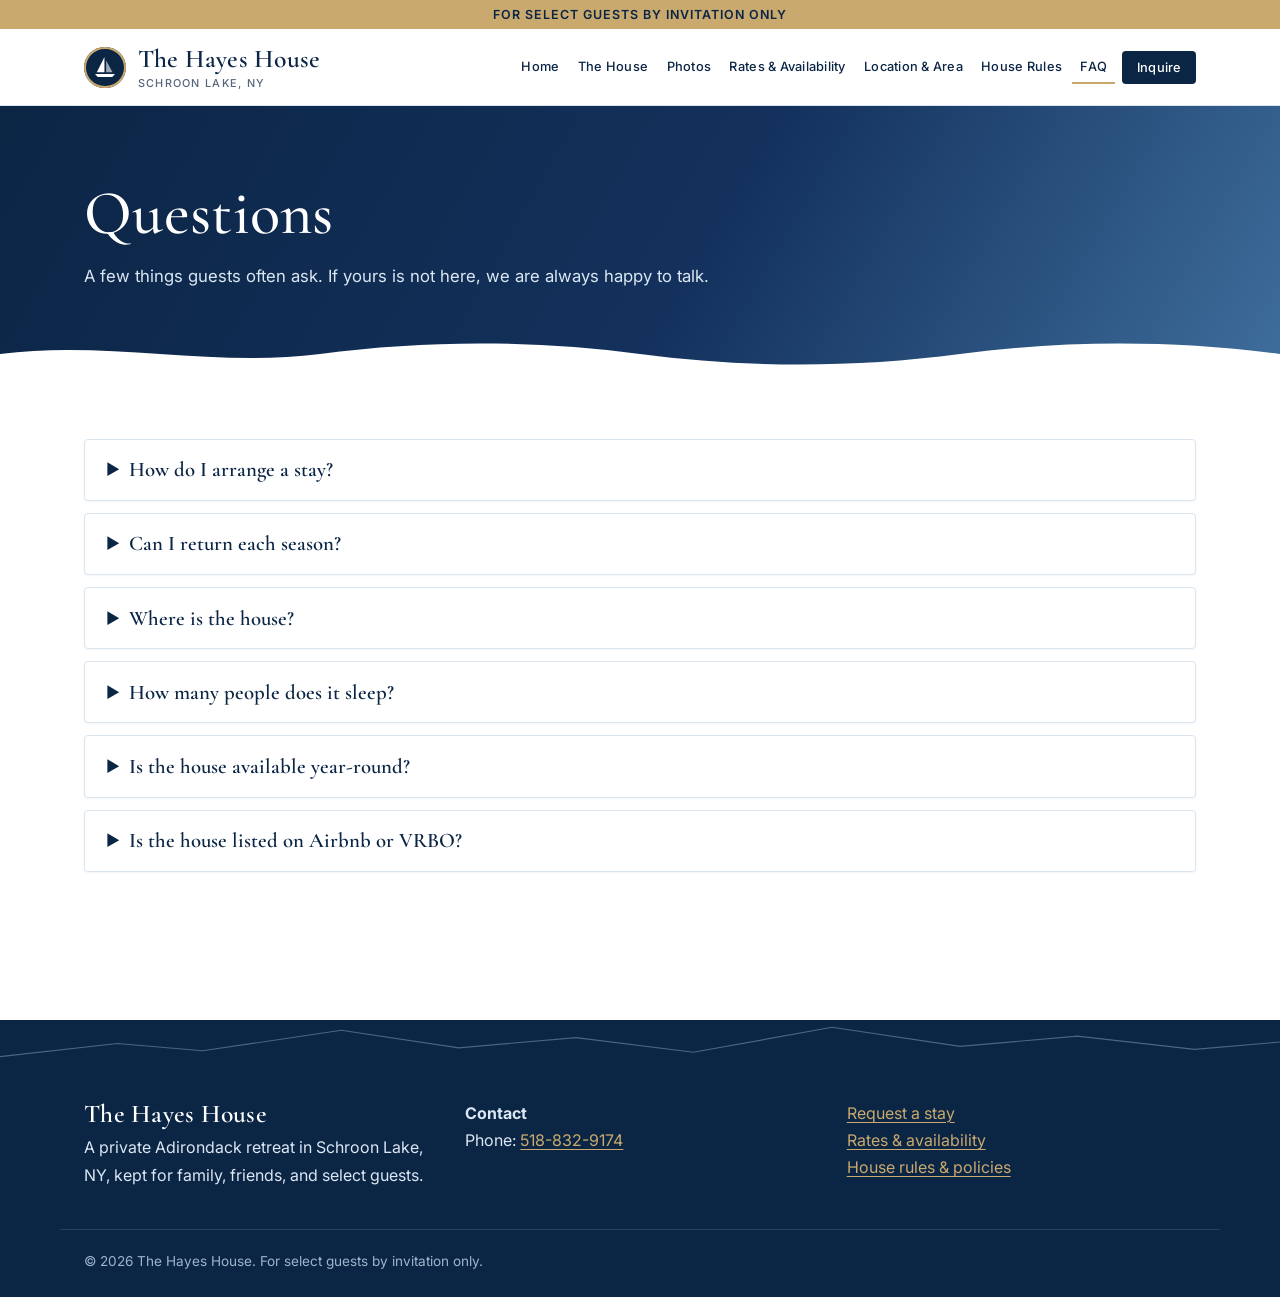
==== faq.html @ 27f4829c "House-only copy: remove lake wording and lake photos; front-of-house hero; one neutral town line" ====
<!doctype html>
<html lang="en">
<head>
  <meta charset="utf-8">
  <meta name="viewport" content="width=device-width, initial-scale=1">
  <title>FAQ | The Hayes House</title>
  <meta name="description" content="Frequently asked questions about renting The Hayes House.">
  <meta name="robots" content="noindex"> <!-- DRAFT: remove this line at launch -->
  <link rel="preconnect" href="https://fonts.googleapis.com">
  <link rel="preconnect" href="https://fonts.gstatic.com" crossorigin>
  <link rel="stylesheet" href="https://fonts.googleapis.com/css2?family=Cormorant+Garamond:wght@500;600;700&amp;family=Inter:wght@400;500;600&amp;display=swap"> <!-- optional web fonts; system fallbacks are used offline -->
  <link rel="stylesheet" href="css/style.css">
  <link rel="icon" href="images/favicon.svg" type="image/svg+xml">
  <script src="js/main.js" defer></script>
</head>
<body>
  <a class="skip" href="#main">Skip to content</a>
  <div class="draft-banner" role="note">For select guests by invitation only</div>
  <header class="site-header">
    <div class="wrap header-inner">
      <a href="index.html" class="logo">
        <span class="logo-mark" aria-hidden="true"><svg viewBox="0 0 48 48" width="28" height="28" focusable="false"><path d="M23 7 V33 H10 Z" fill="currentColor"/><path d="M26 13 V33 H37 Z" fill="currentColor" opacity=".6"/><path d="M7 36 H41 L36.5 41 H11.5 Z" fill="currentColor"/></svg></span>
        <span><span class="logo-name" data-site="name">The Hayes House</span><span class="logo-sub">Schroon Lake, NY</span></span>
      </a>
      <button class="nav-toggle" type="button" aria-expanded="false" aria-controls="site-nav">Menu</button>
      <nav class="site-nav" id="site-nav" aria-label="Main">
        <ul>
          <li><a href="index.html">Home</a></li>
          <li><a href="house.html">The House</a></li>
          <li><a href="gallery.html">Photos</a></li>
          <li><a href="rates.html">Rates &amp; Availability</a></li>
          <li><a href="location.html">Location &amp; Area</a></li>
          <li><a href="rules.html">House Rules</a></li>
          <li><a href="faq.html">FAQ</a></li>
          <li><a href="inquire.html" class="nav-cta">Inquire</a></li>
        </ul>
      </nav>
    </div>
  </header>

  <main id="main">
    <section class="page-hero">
      <div class="wrap">
        <h1>Questions</h1>
        <p>A few things guests often ask. If yours is not here, we are always happy to talk.</p>
      </div>
    </section>
    <section class="section">
      <div class="wrap">
        <details class="faq"><summary>How do I arrange a stay?</summary><p>Send us a note with your dates, and we will personally confirm availability, rates, and next steps.</p></details>
        <details class="faq"><summary>Can I return each season?</summary><p>We would love that. Returning guests hold a special place here, and we are glad to keep the same dates for you next year. Stays are seasonal only, with a 31-day minimum and a preference for guests who return year after year.</p></details>
        <details class="faq"><summary>Where is the house?</summary><p>The house is in Schroon Lake, NY, in the Adirondacks. See <a href="location.html">Location &amp; Area</a>.</p></details>
        <details class="faq"><summary>How many people does it sleep?</summary><p>Sleeps 8.</p></details>
        <details class="faq"><summary>Is the house available year-round?</summary><p>The house is offered by the season, and our family spends part of each year there. See <a href="rates.html">Rates &amp; Availability</a> for open and blocked periods.</p></details>
        <details class="faq"><summary>Is the house listed on Airbnb or VRBO?</summary><p>No. Stays are arranged personally with our family.</p></details>
      </div>
    </section>
  </main>

  <footer class="site-footer">
    <svg class="ridge" viewBox="0 0 1200 60" preserveAspectRatio="none" aria-hidden="true" focusable="false"><path d="M0 50 L110 32 L190 42 L320 14 L430 38 L540 24 L650 44 L780 10 L900 36 L1010 22 L1120 40 L1200 30" fill="none" stroke="currentColor" stroke-width="1.5"/></svg>
    <div class="wrap footer-grid">
      <div>
        <p><span class="logo-name" data-site="name">The Hayes House</span>
        A private Adirondack retreat in Schroon Lake, NY, kept for family, friends, and select guests.</p>
      </div>
      <div>
        <p><strong>Contact</strong><br>
        Phone: <a href="tel:+15188329174">518-832-9174</a></p>
      </div>
      <div>
        <p><a href="inquire.html">Request a stay</a><br>
        <a href="rates.html">Rates &amp; availability</a><br>
        <a href="rules.html">House rules &amp; policies</a></p>
      </div>
    </div>
    <p class="wrap small">© <span data-year>2026</span> <span data-site="name">The Hayes House</span>. For select guests by invitation only.</p>
  </footer>
</body>
</html>
---- css/style.css ----
/* The Hayes House: shared styles (coastal / nautical theme). Edit colors in :root. */
:root {
  --navy: #0b2545;        /* deep navy */
  --navy-2: #13315c;
  --steel: #3e6d9c;       /* ocean / steel blue */
  --sky: #8fb3d9;
  --mist: #eef4fa;        /* pale blue tint */
  --white: #ffffff;
  --brass: #c9a96e;       /* restrained brass/sand accent */
  --brass-dark: #a8874d;
  --ink: #142235;
  --muted: #55667a;
  --line: #dbe5ef;
  --radius: 4px;
  --shadow: 0 1px 2px rgba(11,37,69,.06), 0 8px 24px rgba(11,37,69,.07);
  --max: 1160px;
  --serif: "Cormorant Garamond", "Playfair Display", "Iowan Old Style", "Palatino Linotype", Palatino, Georgia, serif;
  --sans: "Inter", -apple-system, BlinkMacSystemFont, "Segoe UI", Roboto, "Helvetica Neue", Arial, sans-serif;
}
* { box-sizing: border-box; }
html { scroll-behavior: smooth; }
body { margin: 0; color: var(--ink); background: var(--white); font: 400 1rem/1.7 var(--sans); -webkit-font-smoothing: antialiased; }
h1, h2, h3 { font-family: var(--serif); font-weight: 600; line-height: 1.15; color: var(--navy); letter-spacing: .005em; }
h1 { font-size: clamp(2.4rem, 6vw, 3.9rem); margin: 0 0 .75rem; }
h2 { font-size: clamp(1.8rem, 3.6vw, 2.5rem); margin: 3rem 0 1rem; }
h2::after { content: ""; display: block; width: 48px; height: 2px; background: var(--brass); margin-top: .6rem; }
h3 { font-size: 1.45rem; margin: 0 0 .5rem; }
p { margin: 0 0 1rem; }
a { color: var(--steel); text-underline-offset: 3px; }
a:hover { color: var(--navy); }
a:focus-visible, button:focus-visible, input:focus-visible, select:focus-visible, textarea:focus-visible, summary:focus-visible {
  outline: 2px solid var(--brass); outline-offset: 3px;
}
img { max-width: 100%; height: auto; display: block; }
.wrap { max-width: var(--max); margin: 0 auto; padding: 0 1.5rem; }
.section { padding: 4.5rem 0; }
.section > .wrap > h2:first-child { margin-top: 0; }
.section.alt { background: var(--mist); }
.lead { font-size: 1.15rem; color: var(--muted); max-width: 46rem; }
.small { font-size: .85rem; color: var(--muted); }

.skip { position: absolute; left: -999px; top: 0; background: #fff; padding: .5rem 1rem; z-index: 100; }
.skip:focus { left: 1rem; }

/* Placeholder callouts, intentionally obvious */
.ph { display: inline; background: #fff7e6; color: #5a4214; border: 1px solid #e3c98f; border-left: 4px solid var(--brass-dark);
  padding: .1rem .5rem; border-radius: 2px; font: 500 .9em/1.6 var(--sans); box-decoration-break: clone; -webkit-box-decoration-break: clone; }
.ph::before { content: "PLACEHOLDER · "; font-weight: 700; letter-spacing: .06em; font-size: .85em; color: #8a5a00; }
.ph.confirm { background: #eaf2fb; border-color: #a9c4e2; border-left-color: var(--steel); color: var(--navy); }
.ph.confirm::before { content: "WORDING TO CONFIRM · "; color: var(--steel); }
.draft-banner { background: var(--brass); color: var(--navy); text-align: center; font: 600 .78rem var(--sans); letter-spacing: .08em; text-transform: uppercase; padding: .45rem 1rem; }

/* Header */
.site-header { background: rgba(255,255,255,.96); backdrop-filter: blur(6px); border-bottom: 1px solid var(--line); position: sticky; top: 0; z-index: 50; }
.header-inner { position: relative; display: flex; align-items: center; justify-content: space-between; gap: 1rem; min-height: 4.75rem; }
.logo { display: flex; align-items: center; gap: .75rem; color: var(--navy); text-decoration: none; }
.logo:hover { color: var(--navy); }
.logo-mark { width: 2.6rem; height: 2.6rem; border-radius: 50%; background: var(--navy); color: var(--white); display: grid; place-items: center; box-shadow: inset 0 0 0 2px var(--brass); }
.logo-name { font: 600 1.6rem/1.1 var(--serif); letter-spacing: .01em; display: block; }
.logo-sub { font: 500 .68rem var(--sans); letter-spacing: .12em; text-transform: uppercase; color: var(--muted); display: block; margin-top: .15rem; }
.nav-toggle { display: none; background: transparent; border: 1px solid var(--navy); color: var(--navy); border-radius: var(--radius); padding: .45rem .9rem; font: 600 .8rem var(--sans); letter-spacing: .1em; text-transform: uppercase; cursor: pointer; }
.site-nav ul { list-style: none; display: flex; flex-wrap: nowrap; align-items: center; gap: .15rem; margin: 0; padding: 0; }
.site-nav a { color: var(--navy); text-decoration: none; padding: .5rem .5rem; font: 500 .8rem var(--sans); letter-spacing: .02em; white-space: nowrap; display: block; border-bottom: 2px solid transparent; }
.site-nav a:hover { color: var(--steel); }
.site-nav a[aria-current="page"] { border-bottom-color: var(--brass); }
.site-nav a.nav-cta { background: var(--navy); color: var(--white); border-radius: var(--radius); padding: .55rem .9rem; margin-left: .3rem; border-bottom: 0; }
.site-nav a.nav-cta:hover { background: var(--steel); color: var(--white); }
@media (max-width: 1180px) {
  .nav-toggle { display: block; }
  .site-nav { display: none; position: absolute; left: 0; right: 0; top: 100%; background: var(--white); border-bottom: 1px solid var(--line); box-shadow: var(--shadow); padding: .75rem 1.5rem 1.25rem; }
  .site-nav.open { display: block; }
  .site-nav ul { flex-direction: column; align-items: stretch; flex-wrap: wrap; }
  .site-nav a.nav-cta { margin: .5rem 0 0; text-align: center; }
}

/* Hero */
.hero { color: var(--white); padding: 22rem 0 2.5rem; position: relative; display: flex; align-items: flex-end;
  background: linear-gradient(to top, rgba(11,37,69,.45) 0%, rgba(11,37,69,0) 45%), url("../images/front-of-house.jpg") 50% 45%/cover no-repeat; }
.hero .wrap { width: 100%; }
.hero-panel { display: inline-block; max-width: 25rem; background: rgba(11,37,69,.6); padding: .9rem 1.2rem 1rem; border-radius: var(--radius); }
.hero h1 { color: var(--white); font-weight: 500; font-size: clamp(1.8rem, 4vw, 2.5rem); margin: 0 0 .4rem; }
.hero p { font-size: .98rem; max-width: 28rem; color: #e6eef7; margin: 0 0 .4rem; }
.hero .btn-row { margin-top: .7rem; gap: .6rem; }
.hero .btn { padding: .6rem 1rem; font-size: .72rem; }
@media (max-width: 700px) { .hero { background-image: linear-gradient(to top, rgba(11,37,69,.45) 0%, rgba(11,37,69,0) 45%), url("../images/front-of-house-1000.jpg"); } }
@media (max-width: 600px) { .hero { padding-top: 17rem; background-color: var(--navy); background-size: 100% 100%, 150% auto; background-position: center, 42% top; } .hero-panel { display: block; padding: .9rem 1rem; } }
.hero .small { color: #e6eef7; }
.page-hero { background: linear-gradient(120deg, var(--navy) 0%, var(--navy-2) 55%, var(--steel) 100%); color: var(--white); padding: 4.5rem 0 4.75rem; position: relative; }
.page-hero h1 { color: var(--white); font-weight: 500; }
.page-hero p { margin: 0; color: #dbe7f3; max-width: 44rem; font-size: 1.05rem; }
/* wave divider under page heroes */
.hero::after, .page-hero::after { content: ""; position: absolute; left: 0; right: 0; bottom: -1px; height: 28px;
  background: url("data:image/svg+xml,%3Csvg xmlns='http://www.w3.org/2000/svg' viewBox='0 0 1200 28' preserveAspectRatio='none'%3E%3Cpath d='M0 14 C100 0 200 28 300 14 S500 0 600 14 S800 28 900 14 S1100 0 1200 14 V28 H0 Z' fill='%23ffffff'/%3E%3C/svg%3E") center/100% 100% no-repeat; }

/* Buttons */
.btn { display: inline-block; background: var(--navy); color: var(--white); text-decoration: none; padding: .9rem 1.6rem; border-radius: var(--radius); font: 600 .82rem var(--sans); letter-spacing: .1em; text-transform: uppercase; border: 1px solid var(--navy); cursor: pointer; transition: background .2s, color .2s; }
.btn:hover { background: var(--steel); border-color: var(--steel); color: var(--white); }
.hero .btn { background: var(--brass); border-color: var(--brass); color: var(--navy); }
.hero .btn:hover { background: var(--white); border-color: var(--white); }
.btn.secondary, .hero .btn.secondary { background: transparent; border-color: currentColor; color: inherit; }
.btn.secondary:hover { background: var(--navy); color: var(--white); }
.hero .btn.secondary:hover { background: var(--white); color: var(--navy); }
.btn-row { display: flex; flex-wrap: wrap; gap: .9rem; margin-top: 2rem; }

/* Cards & grids */
.grid { display: grid; gap: 1.5rem; grid-template-columns: repeat(auto-fit, minmax(240px, 1fr)); }
.card { background: var(--white); border: 1px solid var(--line); border-top: 3px solid var(--navy); border-radius: var(--radius); padding: 1.75rem 1.5rem; box-shadow: var(--shadow); }
.card.steel { border-top-color: var(--steel); }
.card.wood { border-top-color: var(--brass); }

/* Gallery */
.gallery { display: grid; gap: 1.25rem; grid-template-columns: repeat(auto-fill, minmax(240px, 1fr)); }
.gallery figure { margin: 0; background: var(--white); border-radius: var(--radius); overflow: hidden; border: 1px solid var(--line); box-shadow: var(--shadow); }
.gallery img { aspect-ratio: 4/3; object-fit: cover; width: 100%; }
.gallery figcaption { padding: .75rem 1rem; font: 500 .9rem var(--sans); color: var(--navy); }

/* Photos */
.feature-photo { margin: 1.5rem 0 2rem; border-radius: var(--radius); overflow: hidden; border: 1px solid var(--line); box-shadow: var(--shadow); background: var(--white); }
.feature-photo img { width: 100%; aspect-ratio: 16/9; object-fit: cover; object-position: 50% 35%; }
.feature-photo figcaption, .photo-pair figcaption { padding: .75rem 1rem; font: 500 .9rem var(--sans); color: var(--navy); }
.photo-pair { display: grid; gap: 1.25rem; grid-template-columns: repeat(auto-fit, minmax(260px, 1fr)); margin: 1.5rem 0 2rem; }
.photo-pair figure { margin: 0; background: var(--white); border-radius: var(--radius); overflow: hidden; border: 1px solid var(--line); box-shadow: var(--shadow); }
.photo-pair img { width: 100%; aspect-ratio: 4/3; object-fit: cover; }

/* Tables */
.table-wrap { overflow-x: auto; box-shadow: var(--shadow); border-radius: var(--radius); }
table { border-collapse: collapse; width: 100%; background: var(--white); }
caption { text-align: left; font: 600 .8rem var(--sans); letter-spacing: .08em; text-transform: uppercase; color: var(--muted); padding: 0 0 .75rem; background: var(--white); }
th, td { padding: .9rem 1.1rem; border-bottom: 1px solid var(--line); text-align: left; vertical-align: top; }
thead th { background: var(--navy); color: var(--white); font: 600 .78rem var(--sans); letter-spacing: .08em; text-transform: uppercase; }
tbody th { font-weight: 600; color: var(--navy); width: 32%; background: #f8fbfe; }
tr.blocked td { background: var(--mist); }

/* Calendar placeholder */
.embed-ph { border: 1px solid #a9c4e2; border-left: 4px solid var(--steel); border-radius: var(--radius); background: var(--mist); padding: 2.75rem 1.5rem; text-align: center; color: var(--navy); }

/* FAQ */
details.faq { background: var(--white); border: 1px solid var(--line); border-radius: var(--radius); padding: 1.1rem 1.4rem; margin-bottom: .75rem; box-shadow: 0 1px 2px rgba(11,37,69,.05); }
details.faq[open] { border-left: 3px solid var(--brass); }
details.faq summary { cursor: pointer; font: 600 1.3rem var(--serif); color: var(--navy); }
details.faq p { margin: .75rem 0 0; }

/* Forms */
form.inquiry { display: grid; gap: 1.1rem; background: var(--white); padding: 2rem; border-radius: var(--radius); border: 1px solid var(--line); box-shadow: var(--shadow); max-width: 42rem; }
.form-row { display: grid; gap: 1.1rem; grid-template-columns: repeat(auto-fit, minmax(180px, 1fr)); }
label { font: 600 .78rem var(--sans); letter-spacing: .08em; text-transform: uppercase; color: var(--navy); display: block; margin-bottom: .35rem; }
input, select, textarea { width: 100%; padding: .75rem .85rem; border: 1px solid #c3d2e1; border-radius: var(--radius); font: 1rem var(--sans); background: #fbfdff; color: var(--ink); }
input:focus, select:focus, textarea:focus { border-color: var(--steel); }
.form-note { background: #fff7e6; border: 1px solid #e3c98f; border-left: 4px solid var(--brass-dark); color: #5a4214; padding: .85rem 1rem; border-radius: 2px; font-size: .92rem; margin: 0; }
#form-status { font-weight: 600; color: var(--navy); }

ul.checks { padding-left: 1.2rem; }
ul.checks li { margin: .4rem 0; }
ul.checks li::marker { color: var(--brass-dark); }

/* Footer */
.site-footer { background: var(--navy); color: #dbe7f3; padding: 0 0 1.5rem; margin-top: 4rem; }
.site-footer .ridge { display: block; width: 100%; height: 44px; color: var(--sky); opacity: .45; margin-bottom: 2.25rem; }
.site-footer a { color: var(--brass); }
.site-footer a:hover { color: var(--white); }
.site-footer .logo-name { color: var(--white); margin-bottom: .4rem; }
.site-footer .small { color: #9fb4cb; border-top: 1px solid rgba(255,255,255,.12); padding-top: 1.25rem; margin-top: 1.5rem; }
.footer-grid { display: grid; gap: 2rem; grid-template-columns: repeat(auto-fit, minmax(220px, 1fr)); }

@media (prefers-reduced-motion: reduce) { html { scroll-behavior: auto; } .btn { transition: none; } }
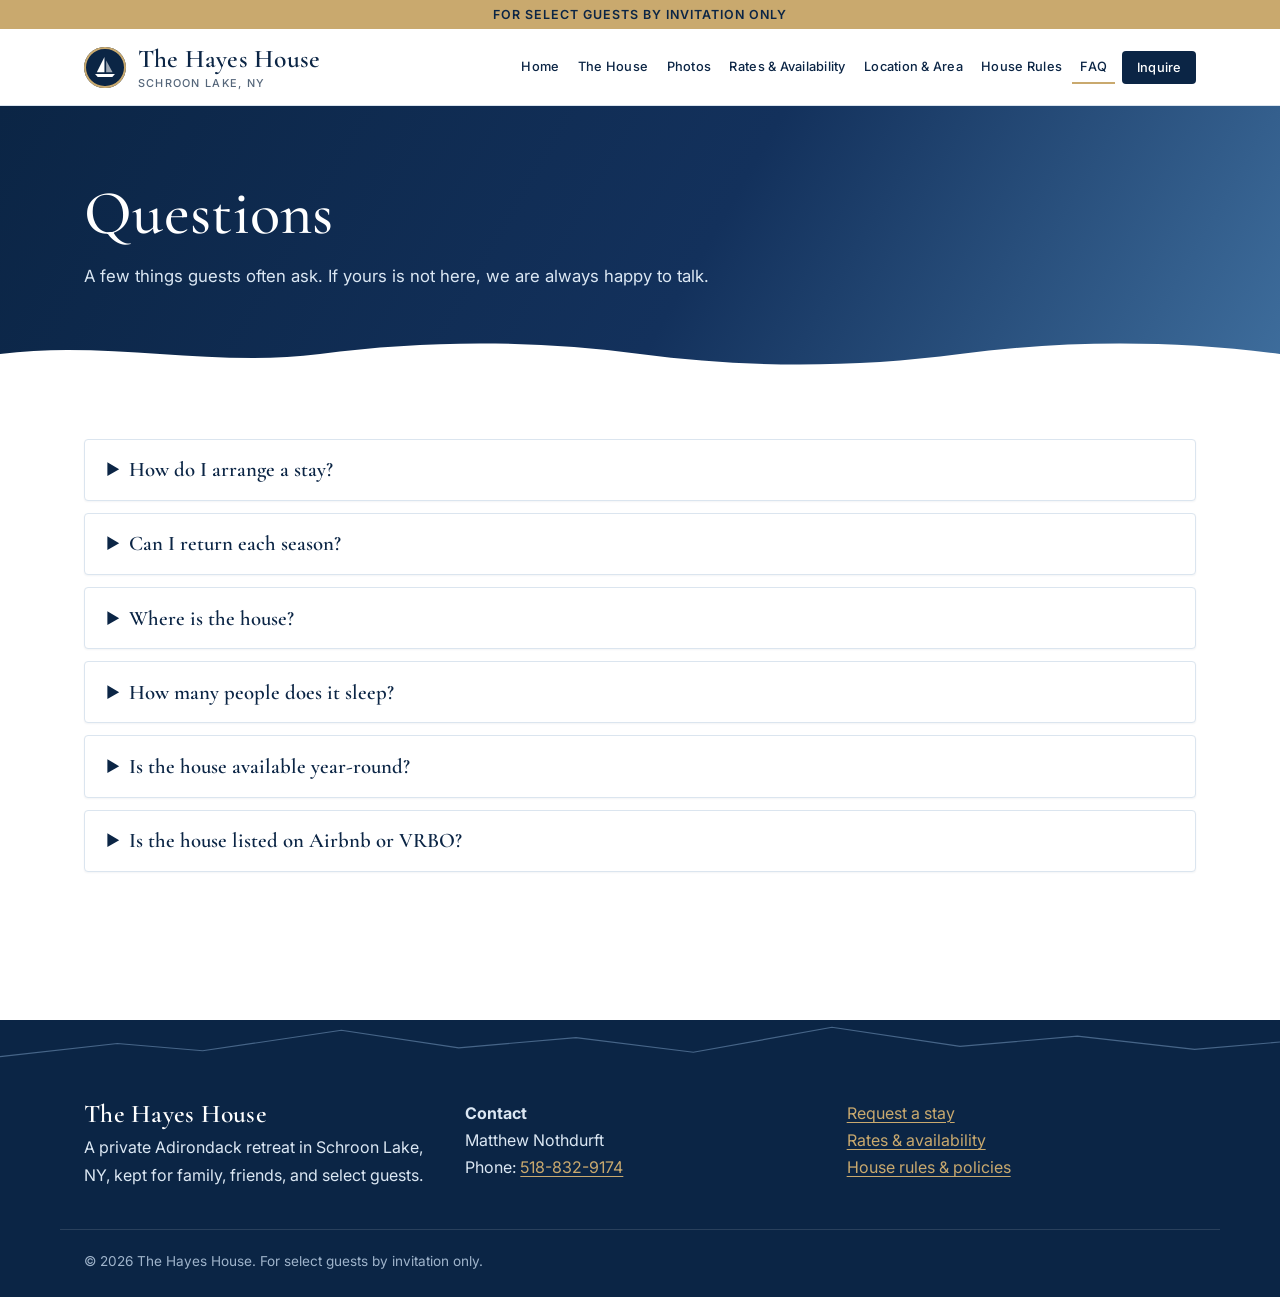
==== commit 4bdaf098: "Contact: add Matthew Nothdurft name above phone number" ====
--- a/faq.html
+++ b/faq.html
@@ -66,6 +66,7 @@
       </div>
       <div>
         <p><strong>Contact</strong><br>
+        Matthew Nothdurft<br>
         Phone: <a href="tel:+15188329174">518-832-9174</a></p>
       </div>
       <div>
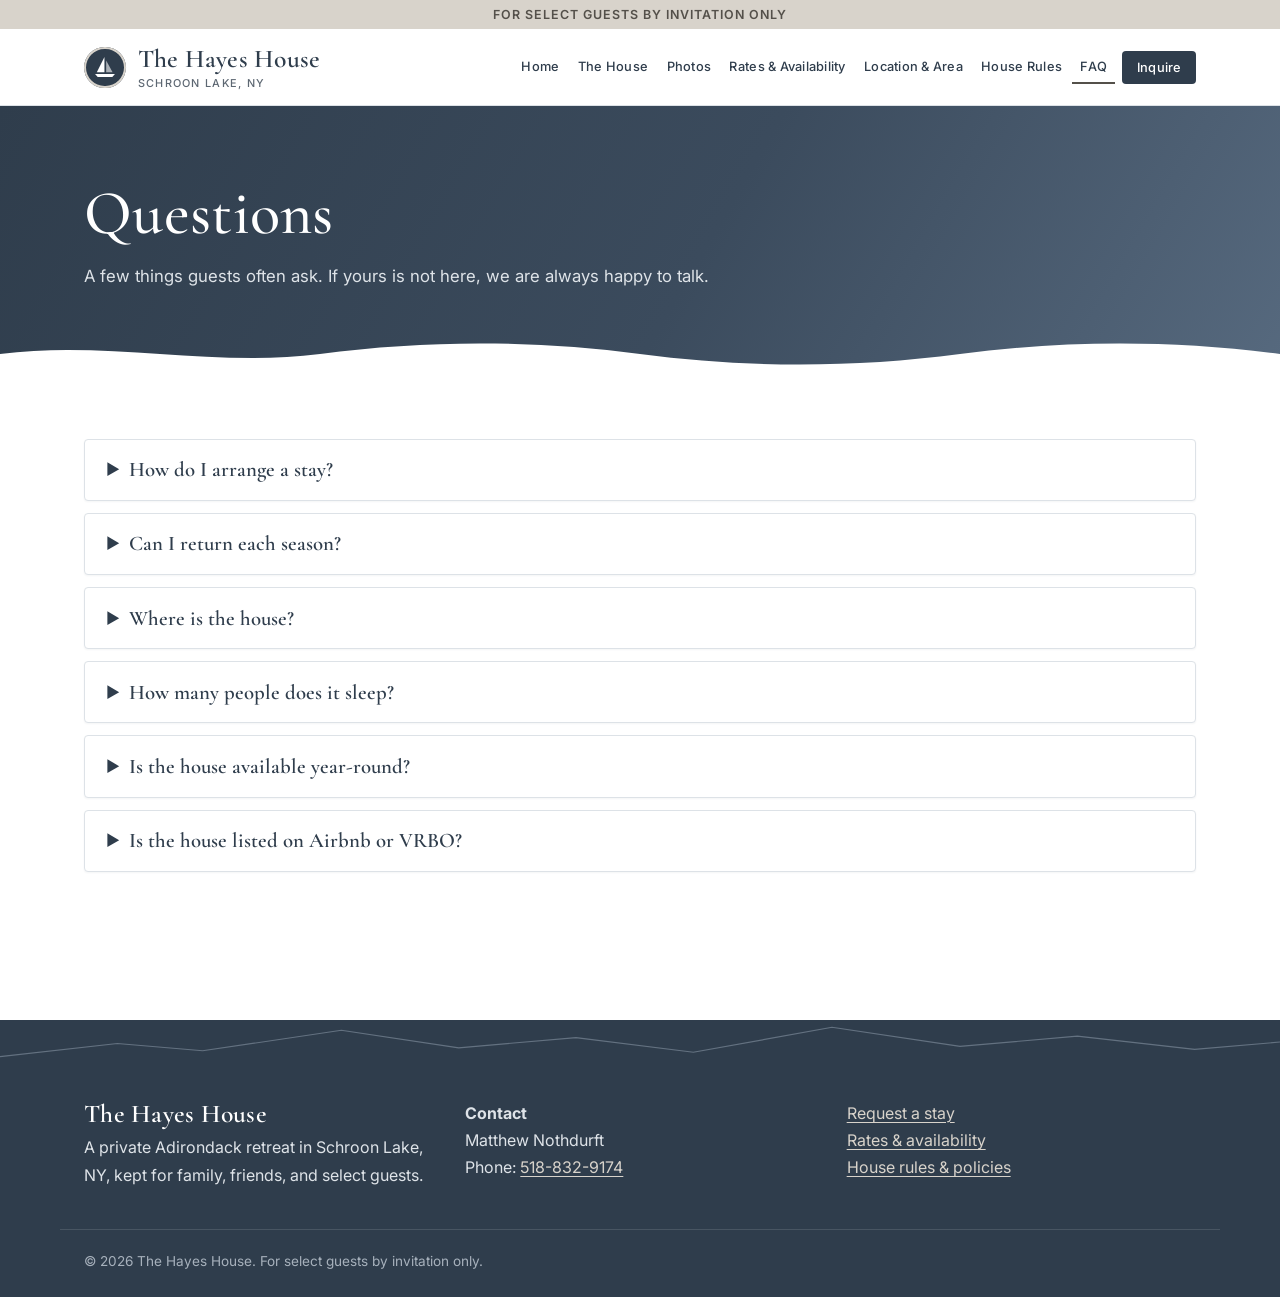
==== commit ad59c25b: "Remove 31-day minimum stay wording" ====
--- a/faq.html
+++ b/faq.html
@@ -48,7 +48,7 @@
     <section class="section">
       <div class="wrap">
         <details class="faq"><summary>How do I arrange a stay?</summary><p>Send us a note with your dates, and we will personally confirm availability, rates, and next steps.</p></details>
-        <details class="faq"><summary>Can I return each season?</summary><p>We would love that. Returning guests hold a special place here, and we are glad to keep the same dates for you next year. Stays are seasonal only, with a 31-day minimum and a preference for guests who return year after year.</p></details>
+        <details class="faq"><summary>Can I return each season?</summary><p>We would love that. Returning guests hold a special place here, and we are glad to keep the same dates for you next year. Stays are seasonal only, with a preference for guests who return year after year.</p></details>
         <details class="faq"><summary>Where is the house?</summary><p>The house is in Schroon Lake, NY, in the Adirondacks. See <a href="location.html">Location &amp; Area</a>.</p></details>
         <details class="faq"><summary>How many people does it sleep?</summary><p>Sleeps 8.</p></details>
         <details class="faq"><summary>Is the house available year-round?</summary><p>The house is offered by the season, and our family spends part of each year there. See <a href="rates.html">Rates &amp; Availability</a> for open and blocked periods.</p></details>
--- a/css/style.css
+++ b/css/style.css
@@ -1,18 +1,20 @@
 /* The Hayes House: shared styles (coastal / nautical theme). Edit colors in :root. */
 :root {
-  --navy: #0b2545;        /* deep navy */
-  --navy-2: #13315c;
-  --steel: #3e6d9c;       /* ocean / steel blue */
-  --sky: #8fb3d9;
-  --mist: #eef4fa;        /* pale blue tint */
+  --navy: #2f3d4c;        /* SW 6244 Naval */
+  --navy-2: #3b4b5d;
+  --steel: #56697e;       /* lighter Naval */
+  --sky: #a3b1c0;
+  --mist: #eef1f4;        /* pale Naval tint */
   --white: #ffffff;
-  --brass: #c9a96e;       /* restrained brass/sand accent */
-  --brass-dark: #a8874d;
-  --ink: #142235;
-  --muted: #55667a;
-  --line: #dbe5ef;
+  --bronze: #54504a;      /* SW 7048 Urbane Bronze */
+  --bronze-tint: #d8d3cb; /* light Urbane Bronze tint */
+  --brass: var(--bronze);
+  --brass-dark: var(--bronze);
+  --ink: #222c37;
+  --muted: #5d6772;
+  --line: #dde2e7;
   --radius: 4px;
-  --shadow: 0 1px 2px rgba(11,37,69,.06), 0 8px 24px rgba(11,37,69,.07);
+  --shadow: 0 1px 2px rgba(47,61,76,.06), 0 8px 24px rgba(47,61,76,.07);
   --max: 1160px;
   --serif: "Cormorant Garamond", "Playfair Display", "Iowan Old Style", "Palatino Linotype", Palatino, Georgia, serif;
   --sans: "Inter", -apple-system, BlinkMacSystemFont, "Segoe UI", Roboto, "Helvetica Neue", Arial, sans-serif;
@@ -46,16 +48,16 @@
 .ph { display: inline; background: #fff7e6; color: #5a4214; border: 1px solid #e3c98f; border-left: 4px solid var(--brass-dark);
   padding: .1rem .5rem; border-radius: 2px; font: 500 .9em/1.6 var(--sans); box-decoration-break: clone; -webkit-box-decoration-break: clone; }
 .ph::before { content: "PLACEHOLDER · "; font-weight: 700; letter-spacing: .06em; font-size: .85em; color: #8a5a00; }
-.ph.confirm { background: #eaf2fb; border-color: #a9c4e2; border-left-color: var(--steel); color: var(--navy); }
+.ph.confirm { background: #eceff3; border-color: #b5c0cc; border-left-color: var(--steel); color: var(--navy); }
 .ph.confirm::before { content: "WORDING TO CONFIRM · "; color: var(--steel); }
-.draft-banner { background: var(--brass); color: var(--navy); text-align: center; font: 600 .78rem var(--sans); letter-spacing: .08em; text-transform: uppercase; padding: .45rem 1rem; }
+.draft-banner { background: var(--bronze-tint); color: var(--bronze); text-align: center; font: 600 .78rem var(--sans); letter-spacing: .08em; text-transform: uppercase; padding: .45rem 1rem; }
 
 /* Header */
 .site-header { background: rgba(255,255,255,.96); backdrop-filter: blur(6px); border-bottom: 1px solid var(--line); position: sticky; top: 0; z-index: 50; }
 .header-inner { position: relative; display: flex; align-items: center; justify-content: space-between; gap: 1rem; min-height: 4.75rem; }
 .logo { display: flex; align-items: center; gap: .75rem; color: var(--navy); text-decoration: none; }
 .logo:hover { color: var(--navy); }
-.logo-mark { width: 2.6rem; height: 2.6rem; border-radius: 50%; background: var(--navy); color: var(--white); display: grid; place-items: center; box-shadow: inset 0 0 0 2px var(--brass); }
+.logo-mark { width: 2.6rem; height: 2.6rem; border-radius: 50%; background: var(--navy); color: var(--white); display: grid; place-items: center; box-shadow: inset 0 0 0 2px var(--bronze-tint); }
 .logo-name { font: 600 1.6rem/1.1 var(--serif); letter-spacing: .01em; display: block; }
 .logo-sub { font: 500 .68rem var(--sans); letter-spacing: .12em; text-transform: uppercase; color: var(--muted); display: block; margin-top: .15rem; }
 .nav-toggle { display: none; background: transparent; border: 1px solid var(--navy); color: var(--navy); border-radius: var(--radius); padding: .45rem .9rem; font: 600 .8rem var(--sans); letter-spacing: .1em; text-transform: uppercase; cursor: pointer; }
@@ -75,19 +77,19 @@
 
 /* Hero */
 .hero { color: var(--white); padding: 22rem 0 2.5rem; position: relative; display: flex; align-items: flex-end;
-  background: linear-gradient(to top, rgba(11,37,69,.45) 0%, rgba(11,37,69,0) 45%), url("../images/front-of-house.jpg") 50% 45%/cover no-repeat; }
+  background: linear-gradient(to top, rgba(47,61,76,.45) 0%, rgba(47,61,76,0) 45%), url("../images/front-of-house.jpg") 50% 45%/cover no-repeat; }
 .hero .wrap { width: 100%; }
-.hero-panel { display: inline-block; max-width: 25rem; background: rgba(11,37,69,.6); padding: .9rem 1.2rem 1rem; border-radius: var(--radius); }
+.hero-panel { display: inline-block; max-width: 25rem; background: rgba(47,61,76,.6); padding: .9rem 1.2rem 1rem; border-radius: var(--radius); }
 .hero h1 { color: var(--white); font-weight: 500; font-size: clamp(1.8rem, 4vw, 2.5rem); margin: 0 0 .4rem; }
-.hero p { font-size: .98rem; max-width: 28rem; color: #e6eef7; margin: 0 0 .4rem; }
+.hero p { font-size: .98rem; max-width: 28rem; color: #e9edf1; margin: 0 0 .4rem; }
 .hero .btn-row { margin-top: .7rem; gap: .6rem; }
 .hero .btn { padding: .6rem 1rem; font-size: .72rem; }
-@media (max-width: 700px) { .hero { background-image: linear-gradient(to top, rgba(11,37,69,.45) 0%, rgba(11,37,69,0) 45%), url("../images/front-of-house-1000.jpg"); } }
+@media (max-width: 700px) { .hero { background-image: linear-gradient(to top, rgba(47,61,76,.45) 0%, rgba(47,61,76,0) 45%), url("../images/front-of-house-1000.jpg"); } }
 @media (max-width: 600px) { .hero { padding-top: 17rem; background-color: var(--navy); background-size: 100% 100%, 150% auto; background-position: center, 42% top; } .hero-panel { display: block; padding: .9rem 1rem; } }
-.hero .small { color: #e6eef7; }
+.hero .small { color: #e9edf1; }
 .page-hero { background: linear-gradient(120deg, var(--navy) 0%, var(--navy-2) 55%, var(--steel) 100%); color: var(--white); padding: 4.5rem 0 4.75rem; position: relative; }
 .page-hero h1 { color: var(--white); font-weight: 500; }
-.page-hero p { margin: 0; color: #dbe7f3; max-width: 44rem; font-size: 1.05rem; }
+.page-hero p { margin: 0; color: #dee3e8; max-width: 44rem; font-size: 1.05rem; }
 /* wave divider under page heroes */
 .hero::after, .page-hero::after { content: ""; position: absolute; left: 0; right: 0; bottom: -1px; height: 28px;
   background: url("data:image/svg+xml,%3Csvg xmlns='http://www.w3.org/2000/svg' viewBox='0 0 1200 28' preserveAspectRatio='none'%3E%3Cpath d='M0 14 C100 0 200 28 300 14 S500 0 600 14 S800 28 900 14 S1100 0 1200 14 V28 H0 Z' fill='%23ffffff'/%3E%3C/svg%3E") center/100% 100% no-repeat; }
@@ -95,7 +97,7 @@
 /* Buttons */
 .btn { display: inline-block; background: var(--navy); color: var(--white); text-decoration: none; padding: .9rem 1.6rem; border-radius: var(--radius); font: 600 .82rem var(--sans); letter-spacing: .1em; text-transform: uppercase; border: 1px solid var(--navy); cursor: pointer; transition: background .2s, color .2s; }
 .btn:hover { background: var(--steel); border-color: var(--steel); color: var(--white); }
-.hero .btn { background: var(--brass); border-color: var(--brass); color: var(--navy); }
+.hero .btn { background: var(--bronze-tint); border-color: var(--bronze-tint); color: var(--navy); }
 .hero .btn:hover { background: var(--white); border-color: var(--white); }
 .btn.secondary, .hero .btn.secondary { background: transparent; border-color: currentColor; color: inherit; }
 .btn.secondary:hover { background: var(--navy); color: var(--white); }
@@ -128,14 +130,14 @@
 caption { text-align: left; font: 600 .8rem var(--sans); letter-spacing: .08em; text-transform: uppercase; color: var(--muted); padding: 0 0 .75rem; background: var(--white); }
 th, td { padding: .9rem 1.1rem; border-bottom: 1px solid var(--line); text-align: left; vertical-align: top; }
 thead th { background: var(--navy); color: var(--white); font: 600 .78rem var(--sans); letter-spacing: .08em; text-transform: uppercase; }
-tbody th { font-weight: 600; color: var(--navy); width: 32%; background: #f8fbfe; }
+tbody th { font-weight: 600; color: var(--navy); width: 32%; background: #f7f8fa; }
 tr.blocked td { background: var(--mist); }
 
 /* Calendar placeholder */
-.embed-ph { border: 1px solid #a9c4e2; border-left: 4px solid var(--steel); border-radius: var(--radius); background: var(--mist); padding: 2.75rem 1.5rem; text-align: center; color: var(--navy); }
+.embed-ph { border: 1px solid #b5c0cc; border-left: 4px solid var(--steel); border-radius: var(--radius); background: var(--mist); padding: 2.75rem 1.5rem; text-align: center; color: var(--navy); }
 
 /* FAQ */
-details.faq { background: var(--white); border: 1px solid var(--line); border-radius: var(--radius); padding: 1.1rem 1.4rem; margin-bottom: .75rem; box-shadow: 0 1px 2px rgba(11,37,69,.05); }
+details.faq { background: var(--white); border: 1px solid var(--line); border-radius: var(--radius); padding: 1.1rem 1.4rem; margin-bottom: .75rem; box-shadow: 0 1px 2px rgba(47,61,76,.05); }
 details.faq[open] { border-left: 3px solid var(--brass); }
 details.faq summary { cursor: pointer; font: 600 1.3rem var(--serif); color: var(--navy); }
 details.faq p { margin: .75rem 0 0; }
@@ -144,7 +146,7 @@
 form.inquiry { display: grid; gap: 1.1rem; background: var(--white); padding: 2rem; border-radius: var(--radius); border: 1px solid var(--line); box-shadow: var(--shadow); max-width: 42rem; }
 .form-row { display: grid; gap: 1.1rem; grid-template-columns: repeat(auto-fit, minmax(180px, 1fr)); }
 label { font: 600 .78rem var(--sans); letter-spacing: .08em; text-transform: uppercase; color: var(--navy); display: block; margin-bottom: .35rem; }
-input, select, textarea { width: 100%; padding: .75rem .85rem; border: 1px solid #c3d2e1; border-radius: var(--radius); font: 1rem var(--sans); background: #fbfdff; color: var(--ink); }
+input, select, textarea { width: 100%; padding: .75rem .85rem; border: 1px solid #c9d0d8; border-radius: var(--radius); font: 1rem var(--sans); background: #fcfcfd; color: var(--ink); }
 input:focus, select:focus, textarea:focus { border-color: var(--steel); }
 .form-note { background: #fff7e6; border: 1px solid #e3c98f; border-left: 4px solid var(--brass-dark); color: #5a4214; padding: .85rem 1rem; border-radius: 2px; font-size: .92rem; margin: 0; }
 #form-status { font-weight: 600; color: var(--navy); }
@@ -154,12 +156,12 @@
 ul.checks li::marker { color: var(--brass-dark); }
 
 /* Footer */
-.site-footer { background: var(--navy); color: #dbe7f3; padding: 0 0 1.5rem; margin-top: 4rem; }
+.site-footer { background: var(--navy); color: #dee3e8; padding: 0 0 1.5rem; margin-top: 4rem; }
 .site-footer .ridge { display: block; width: 100%; height: 44px; color: var(--sky); opacity: .45; margin-bottom: 2.25rem; }
-.site-footer a { color: var(--brass); }
+.site-footer a { color: var(--bronze-tint); }
 .site-footer a:hover { color: var(--white); }
 .site-footer .logo-name { color: var(--white); margin-bottom: .4rem; }
-.site-footer .small { color: #9fb4cb; border-top: 1px solid rgba(255,255,255,.12); padding-top: 1.25rem; margin-top: 1.5rem; }
+.site-footer .small { color: #a7b1bc; border-top: 1px solid rgba(255,255,255,.12); padding-top: 1.25rem; margin-top: 1.5rem; }
 .footer-grid { display: grid; gap: 2rem; grid-template-columns: repeat(auto-fit, minmax(220px, 1fr)); }
 
 @media (prefers-reduced-motion: reduce) { html { scroll-behavior: auto; } .btn { transition: none; } }
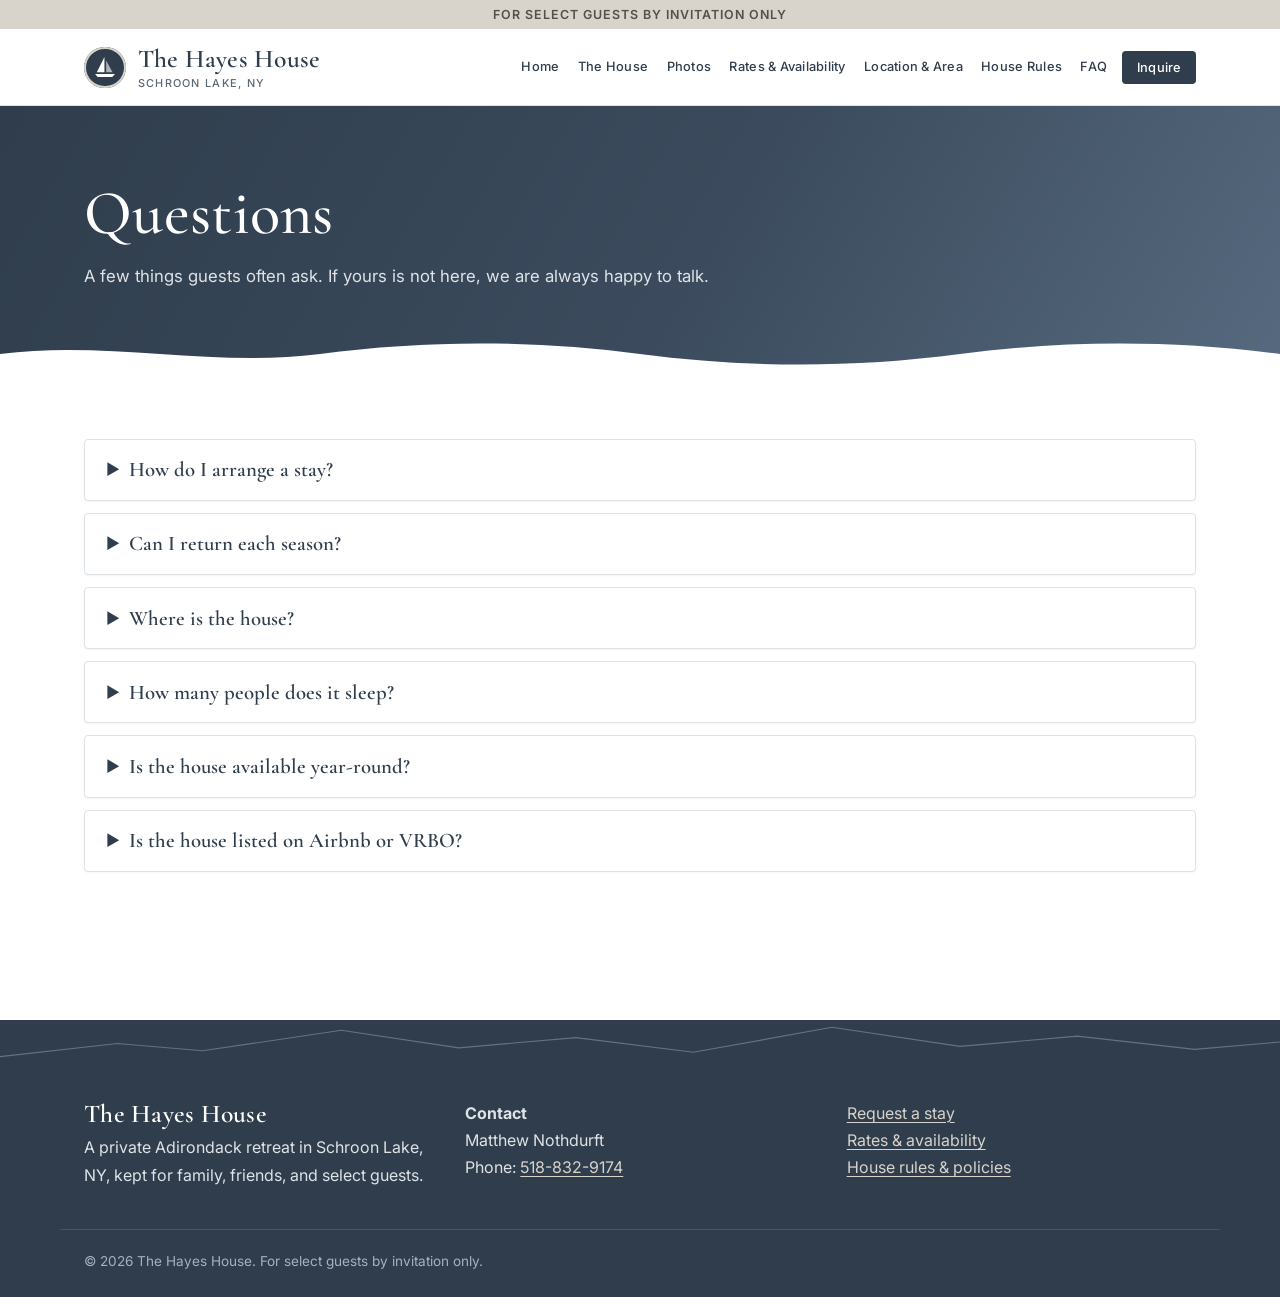
==== commit 2d79a700: "Launch: remove noindex from all pages" ====
--- a/faq.html
+++ b/faq.html
@@ -5,7 +5,6 @@
   <meta name="viewport" content="width=device-width, initial-scale=1">
   <title>FAQ | The Hayes House</title>
   <meta name="description" content="Frequently asked questions about renting The Hayes House.">
-  <meta name="robots" content="noindex"> <!-- DRAFT: remove this line at launch -->
   <link rel="preconnect" href="https://fonts.googleapis.com">
   <link rel="preconnect" href="https://fonts.gstatic.com" crossorigin>
   <link rel="stylesheet" href="https://fonts.googleapis.com/css2?family=Cormorant+Garamond:wght@500;600;700&amp;family=Inter:wght@400;500;600&amp;display=swap"> <!-- optional web fonts; system fallbacks are used offline -->
--- a/css/style.css
+++ b/css/style.css
@@ -75,17 +75,27 @@
   .site-nav a.nav-cta { margin: .5rem 0 0; text-align: center; }
 }
 
-/* Hero */
-.hero { color: var(--white); padding: 22rem 0 2.5rem; position: relative; display: flex; align-items: flex-end;
-  background: linear-gradient(to top, rgba(47,61,76,.45) 0%, rgba(47,61,76,0) 45%), url("../images/front-of-house.jpg") 50% 45%/cover no-repeat; }
+/* Hero: framed house photo over a muted lake background */
+.hero { color: var(--white); padding: 4.5rem 0 5.5rem; position: relative;
+  background: linear-gradient(100deg, rgba(47,61,76,.8) 0%, rgba(47,61,76,.5) 45%, rgba(47,61,76,.3) 100%), url("../images/lake-shoreline-soft.jpg") 50% 40%/cover no-repeat;
+  background-color: var(--navy); }
 .hero .wrap { width: 100%; }
-.hero-panel { display: inline-block; max-width: 25rem; background: rgba(47,61,76,.6); padding: .9rem 1.2rem 1rem; border-radius: var(--radius); }
+.hero-grid { display: grid; grid-template-columns: minmax(0, 5fr) minmax(0, 7fr); align-items: center; }
+.hero-panel { position: relative; z-index: 2; grid-column: 1; grid-row: 1; justify-self: end; margin-right: -3.5rem; max-width: 25rem; background: rgba(47,61,76,.9); -webkit-backdrop-filter: blur(6px); backdrop-filter: blur(6px); padding: 1.4rem 1.6rem 1.5rem; border-radius: var(--radius); border-left: 3px solid var(--bronze-tint); box-shadow: 0 12px 32px rgba(20,28,36,.35); }
+.hero-photo { grid-column: 2; grid-row: 1; margin: 0; padding: 8px; background: var(--bronze-tint); border-radius: 6px; box-shadow: 0 2px 6px rgba(20,28,36,.25), 0 24px 48px rgba(20,28,36,.45); }
+.hero-photo img { display: block; width: 100%; aspect-ratio: 3/2; object-fit: cover; object-position: 50% 20%; border-radius: 3px; }
 .hero h1 { color: var(--white); font-weight: 500; font-size: clamp(1.8rem, 4vw, 2.5rem); margin: 0 0 .4rem; }
 .hero p { font-size: .98rem; max-width: 28rem; color: #e9edf1; margin: 0 0 .4rem; }
-.hero .btn-row { margin-top: .7rem; gap: .6rem; }
+.hero .btn-row { margin-top: .9rem; gap: .6rem; }
 .hero .btn { padding: .6rem 1rem; font-size: .72rem; }
-@media (max-width: 700px) { .hero { background-image: linear-gradient(to top, rgba(47,61,76,.45) 0%, rgba(47,61,76,0) 45%), url("../images/front-of-house-1000.jpg"); } }
-@media (max-width: 600px) { .hero { padding-top: 17rem; background-color: var(--navy); background-size: 100% 100%, 150% auto; background-position: center, 42% top; } .hero-panel { display: block; padding: .9rem 1rem; } }
+@media (max-width: 860px) {
+  .hero { padding: 2rem 0 4.5rem; background-image: linear-gradient(to bottom, rgba(47,61,76,.3) 0%, rgba(47,61,76,.65) 60%, rgba(47,61,76,.85) 100%), url("../images/lake-shoreline-soft-800.jpg"); background-position: center, 50% 30%; }
+  .hero-grid { grid-template-columns: 1fr; }
+  .hero-photo { grid-column: 1; grid-row: 1; padding: 6px; }
+  .hero-panel { grid-column: 1; grid-row: 2; justify-self: stretch; margin: -2.25rem .6rem 0; max-width: none; padding: 1.1rem 1.1rem 1.2rem; }
+  .hero .btn-row { gap: .5rem; }
+  .hero .btn { padding: .6rem .85rem; }
+}
 .hero .small { color: #e9edf1; }
 .page-hero { background: linear-gradient(120deg, var(--navy) 0%, var(--navy-2) 55%, var(--steel) 100%); color: var(--white); padding: 4.5rem 0 4.75rem; position: relative; }
 .page-hero h1 { color: var(--white); font-weight: 500; }
@@ -112,6 +122,7 @@
 
 /* Gallery */
 .gallery { display: grid; gap: 1.25rem; grid-template-columns: repeat(auto-fill, minmax(240px, 1fr)); }
+.gallery.three { grid-template-columns: repeat(auto-fit, minmax(240px, 1fr)); }
 .gallery figure { margin: 0; background: var(--white); border-radius: var(--radius); overflow: hidden; border: 1px solid var(--line); box-shadow: var(--shadow); }
 .gallery img { aspect-ratio: 4/3; object-fit: cover; width: 100%; }
 .gallery figcaption { padding: .75rem 1rem; font: 500 .9rem var(--sans); color: var(--navy); }
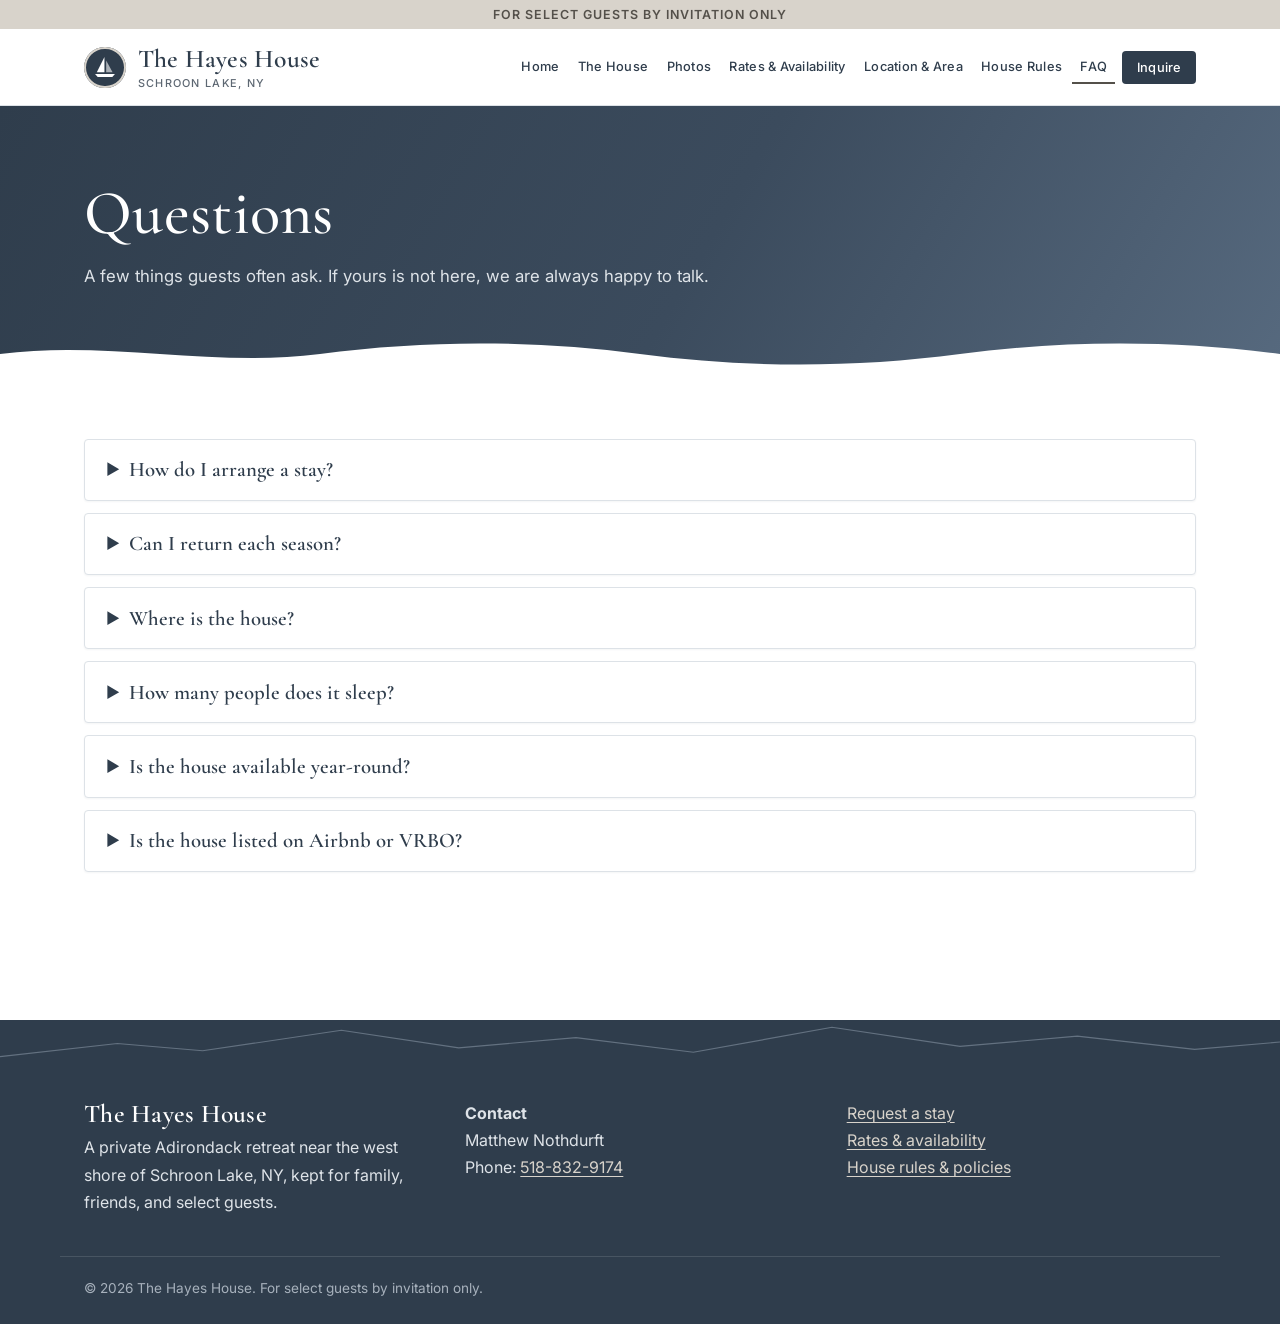
==== commit 5c588265: "Update Hayes House copy for a seasonal rental Align the shared script across all eight pages, replac" ====
--- a/faq.html
+++ b/faq.html
@@ -10,7 +10,15 @@
   <link rel="stylesheet" href="https://fonts.googleapis.com/css2?family=Cormorant+Garamond:wght@500;600;700&amp;family=Inter:wght@400;500;600&amp;display=swap"> <!-- optional web fonts; system fallbacks are used offline -->
   <link rel="stylesheet" href="css/style.css">
   <link rel="icon" href="images/favicon.svg" type="image/svg+xml">
-  <script src="js/main.js" defer></script>
+  <script src="js/main.js?v=3" defer></script>
+  <link rel="canonical" href="https://41hayes.com/faq.html">
+  <meta property="og:type" content="website">
+  <meta property="og:site_name" content="The Hayes House">
+  <meta property="og:title" content="FAQ | The Hayes House">
+  <meta property="og:description" content="Frequently asked questions about renting The Hayes House.">
+  <meta property="og:url" content="https://41hayes.com/faq.html">
+  <meta property="og:image" content="https://41hayes.com/images/house-front.jpg">
+  <meta name="twitter:card" content="summary_large_image">
 </head>
 <body>
   <a class="skip" href="#main">Skip to content</a>
@@ -47,10 +55,10 @@
     <section class="section">
       <div class="wrap">
         <details class="faq"><summary>How do I arrange a stay?</summary><p>Send us a note with your dates, and we will personally confirm availability, rates, and next steps.</p></details>
-        <details class="faq"><summary>Can I return each season?</summary><p>We would love that. Returning guests hold a special place here, and we are glad to keep the same dates for you next year. Stays are seasonal only, with a preference for guests who return year after year.</p></details>
+        <details class="faq"><summary>Can I return each season?</summary><p>We would love that. Returning guests hold a special place here, and we are glad to keep the same dates for you next year. This is a seasonal rental, with a preference for guests who return year after year.</p></details>
         <details class="faq"><summary>Where is the house?</summary><p>The house is in Schroon Lake, NY, in the Adirondacks. See <a href="location.html">Location &amp; Area</a>.</p></details>
         <details class="faq"><summary>How many people does it sleep?</summary><p>Sleeps 8.</p></details>
-        <details class="faq"><summary>Is the house available year-round?</summary><p>The house is offered by the season, and our family spends part of each year there. See <a href="rates.html">Rates &amp; Availability</a> for open and blocked periods.</p></details>
+        <details class="faq"><summary>Is the house available year-round?</summary><p>This is a seasonal rental. Stays are arranged personally.</p></details>
         <details class="faq"><summary>Is the house listed on Airbnb or VRBO?</summary><p>No. Stays are arranged personally with our family.</p></details>
       </div>
     </section>
@@ -61,7 +69,7 @@
     <div class="wrap footer-grid">
       <div>
         <p><span class="logo-name" data-site="name">The Hayes House</span>
-        A private Adirondack retreat in Schroon Lake, NY, kept for family, friends, and select guests.</p>
+        A private Adirondack retreat near the west shore of Schroon Lake, NY, kept for family, friends, and select guests.</p>
       </div>
       <div>
         <p><strong>Contact</strong><br>
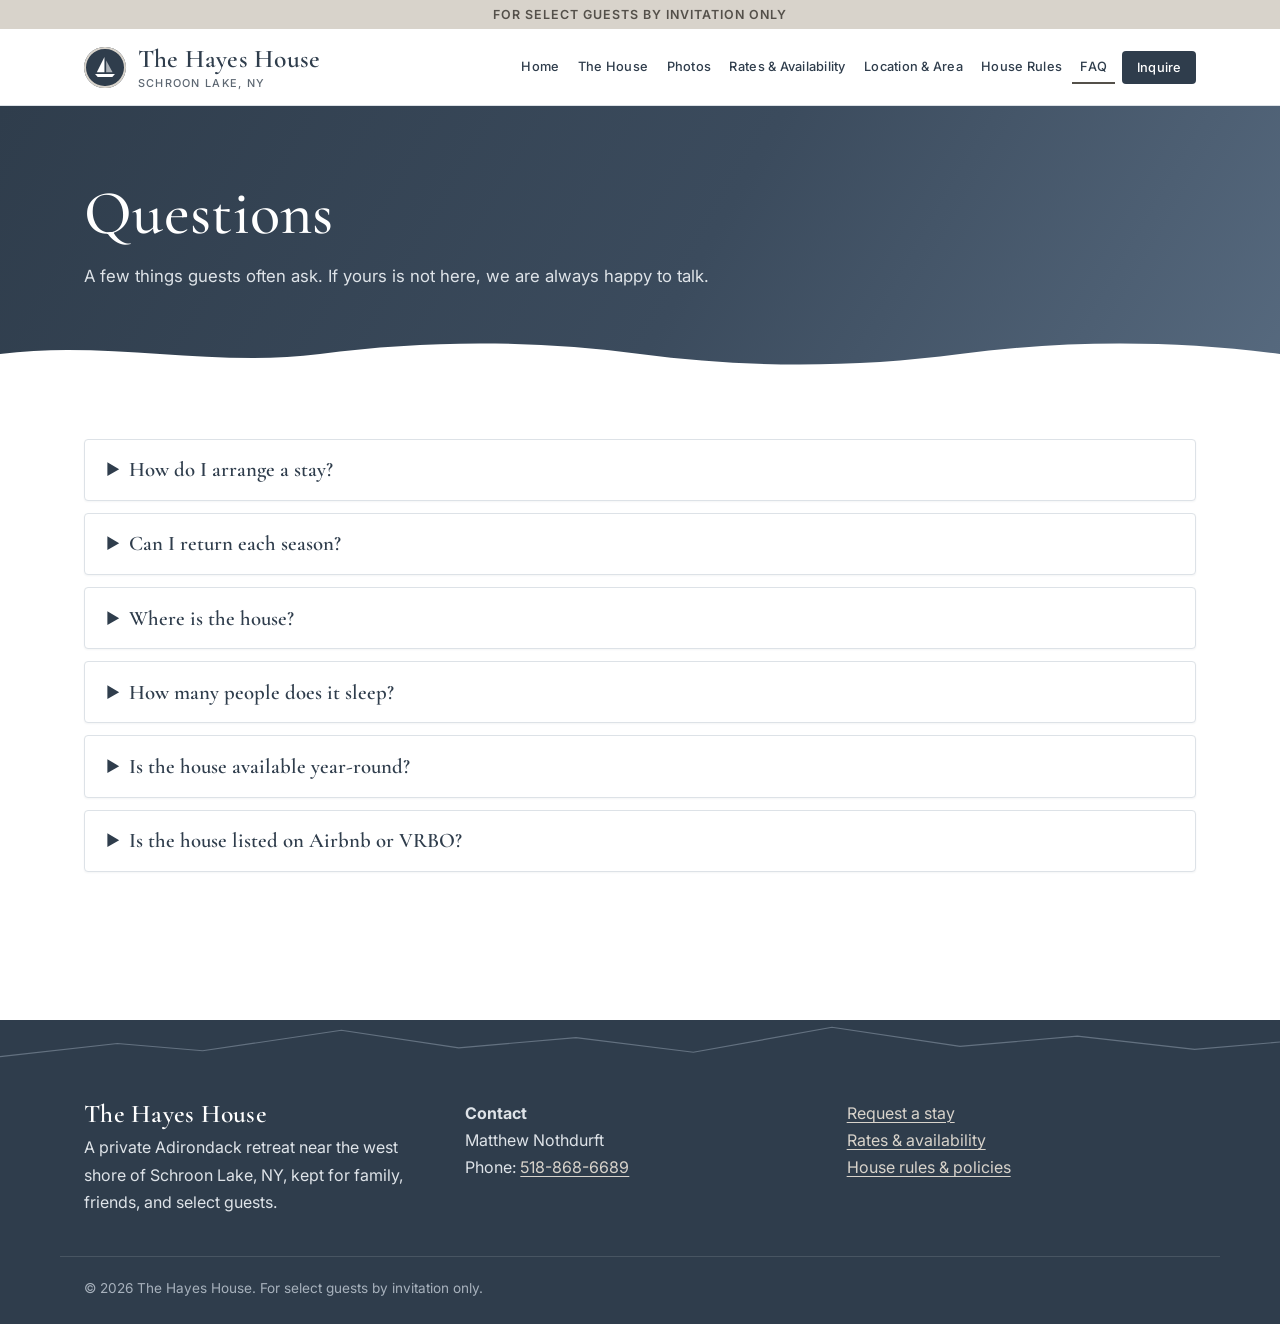
==== commit 7f365b14: "Replace the public Google Voice number with the AI assistant number. Guests now see 518-868-6689 on " ====
--- a/faq.html
+++ b/faq.html
@@ -55,10 +55,10 @@
     <section class="section">
       <div class="wrap">
         <details class="faq"><summary>How do I arrange a stay?</summary><p>Send us a note with your dates, and we will personally confirm availability, rates, and next steps.</p></details>
-        <details class="faq"><summary>Can I return each season?</summary><p>We would love that. Returning guests hold a special place here, and we are glad to keep the same dates for you next year. This is a seasonal rental, with a preference for guests who return year after year.</p></details>
+        <details class="faq"><summary>Can I return each season?</summary><p>We would love that. Returning guests hold a special place here. Stays can be prearranged in advance, including the same time next week or next year. This is a year-round seasonal rental, with a preference for guests who return year after year.</p></details>
         <details class="faq"><summary>Where is the house?</summary><p>The house is in Schroon Lake, NY, in the Adirondacks. See <a href="location.html">Location &amp; Area</a>.</p></details>
         <details class="faq"><summary>How many people does it sleep?</summary><p>Sleeps 8.</p></details>
-        <details class="faq"><summary>Is the house available year-round?</summary><p>This is a seasonal rental. Stays are arranged personally.</p></details>
+        <details class="faq"><summary>Is the house available year-round?</summary><p>Yes. This is a year-round seasonal rental. Dates are completely open and fluid, and stays are arranged personally.</p></details>
         <details class="faq"><summary>Is the house listed on Airbnb or VRBO?</summary><p>No. Stays are arranged personally with our family.</p></details>
       </div>
     </section>
@@ -74,7 +74,7 @@
       <div>
         <p><strong>Contact</strong><br>
         Matthew Nothdurft<br>
-        Phone: <a href="tel:+15188329174">518-832-9174</a></p>
+        Phone: <a href="tel:+15188686689">518-868-6689</a></p>
       </div>
       <div>
         <p><a href="inquire.html">Request a stay</a><br>
